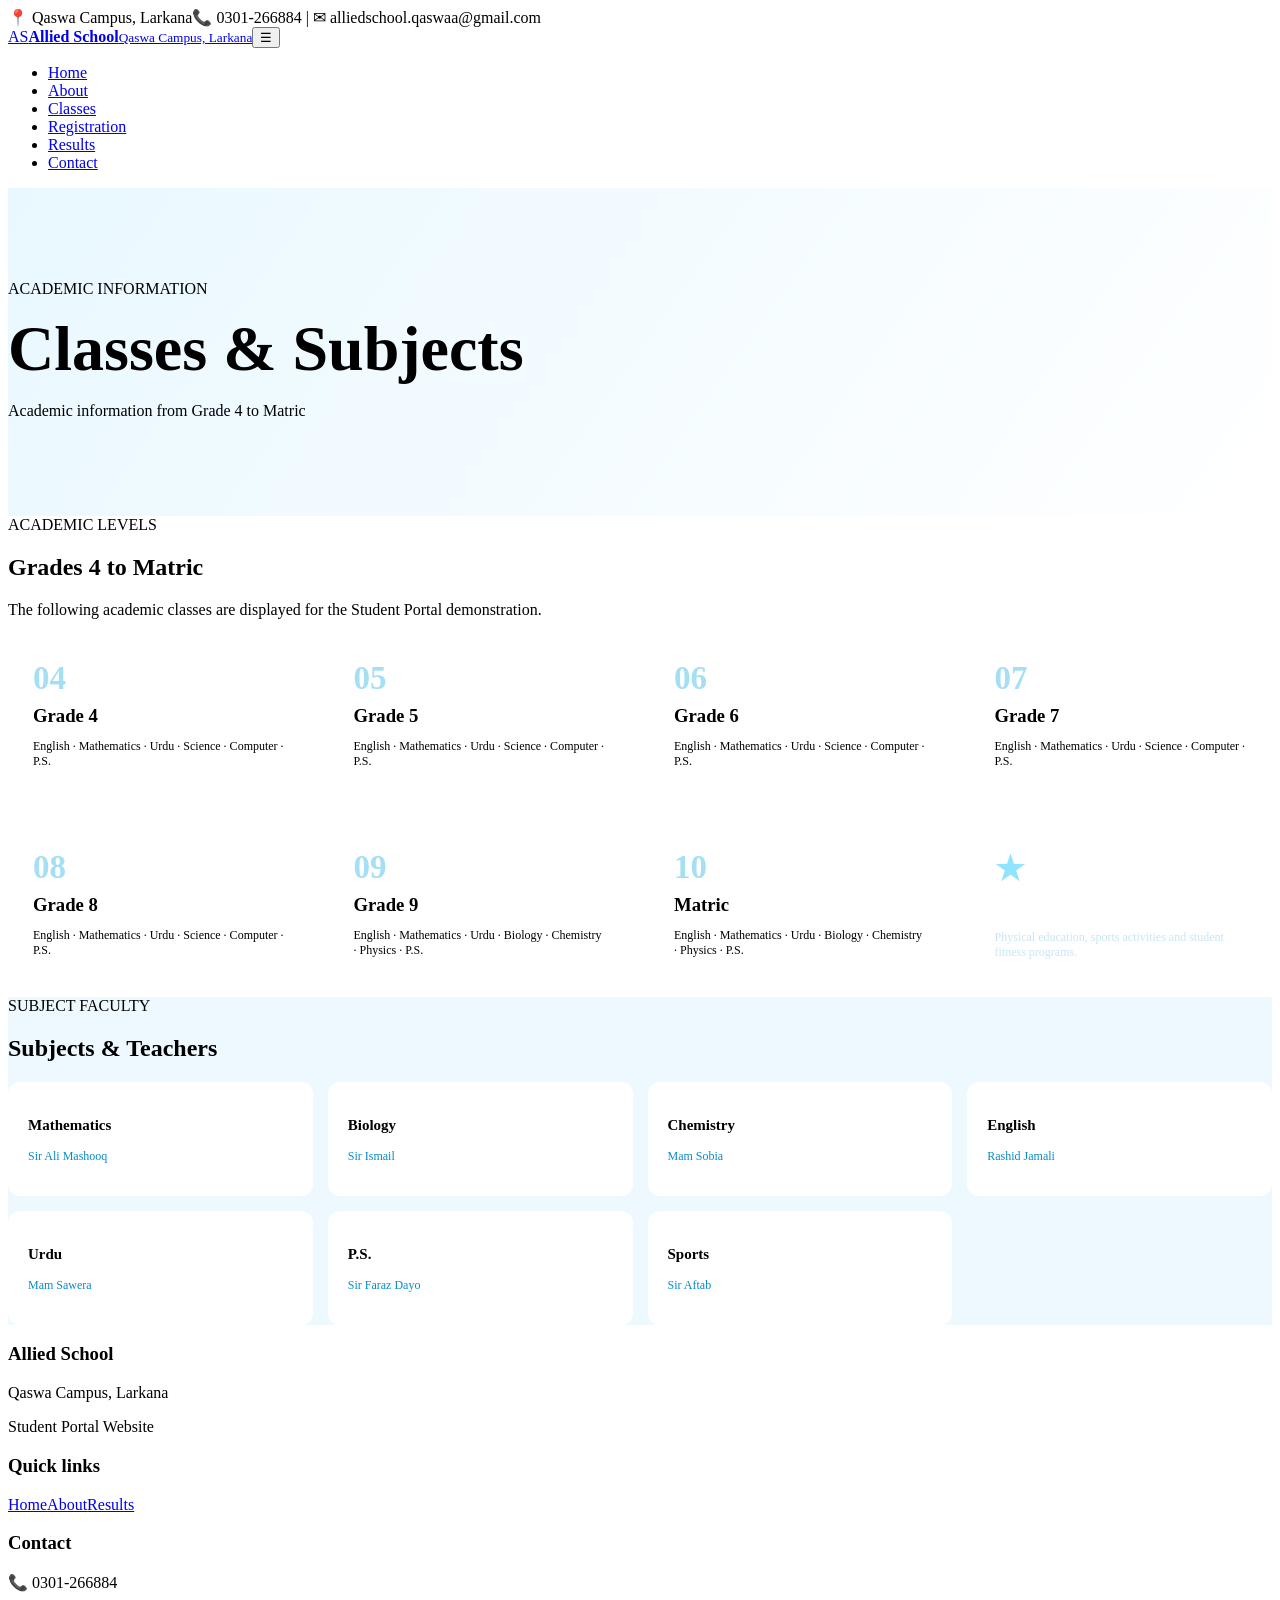
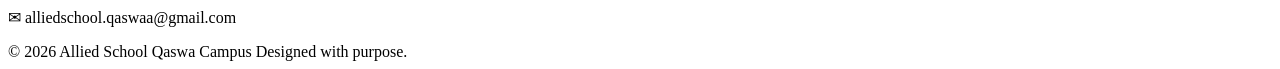
==== courses.html @ 53c3427f "Add complete animated multi-page Allied School portal with classes, registration, results, teachers," ====
<!doctype html>
<html lang="en"><head><meta charset="UTF-8"><meta name="viewport" content="width=device-width,initial-scale=1"><title>Classes & Subjects | Allied School</title><link rel="stylesheet" href="style.css"></head><body>
<div class="topbar"><div class="wrap topbar-inner"><span>📍 Qaswa Campus, Larkana</span><span>📞 0301-266884 | ✉ alliedschool.qaswaa@gmail.com</span></div></div><header class="site-header"><nav class="nav wrap"><a class="brand" href="index.html"><span class="mini-logo"><span>AS</span></span><span><b>Allied School</b><small>Qaswa Campus, Larkana</small></span></a><button class="menu" aria-label="Toggle navigation">☰</button><ul class="nav-links"><li><a href="index.html">Home</a></li><li><a href="about.html">About</a></li><li><a class="active" href="courses.html">Classes</a></li><li><a href="registration.html">Registration</a></li><li><a href="results.html">Results</a></li><li><a href="contact.html">Contact</a></li></ul></nav></header>
<main><section class="page-hero"><div class="wrap reveal"><span class="eyebrow blue">ACADEMIC INFORMATION</span><h1>Classes & Subjects</h1><p>Academic information from Grade 4 to Matric</p></div></section><section class="section"><div class="wrap"><div class="section-head"><span class="eyebrow blue">ACADEMIC LEVELS</span><h2>Grades 4 to Matric</h2><p>The following academic classes are displayed for the Student Portal demonstration.</p></div><div class="class-grid"><div class="class-card"><b>04</b><h3>Grade 4</h3><p>English · Mathematics · Urdu · Science · Computer · P.S.</p></div><div class="class-card"><b>05</b><h3>Grade 5</h3><p>English · Mathematics · Urdu · Science · Computer · P.S.</p></div><div class="class-card"><b>06</b><h3>Grade 6</h3><p>English · Mathematics · Urdu · Science · Computer · P.S.</p></div><div class="class-card"><b>07</b><h3>Grade 7</h3><p>English · Mathematics · Urdu · Science · Computer · P.S.</p></div><div class="class-card"><b>08</b><h3>Grade 8</h3><p>English · Mathematics · Urdu · Science · Computer · P.S.</p></div><div class="class-card"><b>09</b><h3>Grade 9</h3><p>English · Mathematics · Urdu · Biology · Chemistry · Physics · P.S.</p></div><div class="class-card"><b>10</b><h3>Matric</h3><p>English · Mathematics · Urdu · Biology · Chemistry · Physics · P.S.</p></div><div class="class-card special"><b>★</b><h3>Sports</h3><p>Physical education, sports activities and student fitness programs.</p></div></div></div></section><section class="section pale"><div class="wrap"><div class="section-head"><span class="eyebrow blue">SUBJECT FACULTY</span><h2>Subjects & Teachers</h2></div><div class="subject-grid"><div><h3>Mathematics</h3><p>Sir Ali Mashooq</p></div><div><h3>Biology</h3><p>Sir Ismail</p></div><div><h3>Chemistry</h3><p>Mam Sobia</p></div><div><h3>English</h3><p>Rashid Jamali</p></div><div><h3>Urdu</h3><p>Mam Sawera</p></div><div><h3>P.S.</h3><p>Sir Faraz Dayo</p></div><div><h3>Sports</h3><p>Sir Aftab</p></div></div></div></section></main><footer><div class="wrap footer-grid"><div><h3>Allied School</h3><p>Qaswa Campus, Larkana</p><p>Student Portal Website</p></div><div><h3>Quick links</h3><a href="index.html">Home</a><a href="about.html">About</a><a href="results.html">Results</a></div><div><h3>Contact</h3><p>📞 0301-266884</p><p>✉ alliedschool.qaswaa@gmail.com</p></div></div><div class="footer-bottom">© 2026 Allied School Qaswa Campus <span>Designed with purpose.</span></div></footer><script src="script.js"></script></body></html>
---- style.css ----
/* Inner-page components */
.page-hero{padding:92px 0 80px;background:linear-gradient(125deg,#e9f8ff,#fff);border-bottom:1px solid var(--line)}.page-hero h1{font:700 clamp(40px,6vw,64px) 'Playfair Display';color:var(--navy);margin:14px 0 3px}.page-hero p{color:var(--muted)}.pale{background:#edf9ff}.about-grid{display:grid;grid-template-columns:1.35fr .9fr;gap:20px}.info-card,.form-card,.contact-card{background:#fff;border:1px solid var(--line);border-radius:16px;padding:32px;box-shadow:0 12px 35px #125b8910}.info-card h2{font:700 28px 'Playfair Display';color:var(--navy);margin:12px 0}.info-card p{color:var(--muted);margin:10px 0}.check-list{list-style:none;color:var(--muted);margin-top:12px}.check-list li{padding:8px 0;border-bottom:1px solid var(--line)}.check-list li:before{content:'✓';color:#08a9e8;font-weight:800;margin-right:10px}.principal-card{display:flex;align-items:center;gap:24px;background:#fff;border:1px solid var(--line);border-radius:16px;padding:30px;box-shadow:var(--shadow)}.principal-avatar,.teacher>b{display:grid;place-items:center;border-radius:50%;background:var(--navy);color:#fff;font-weight:800}.principal-avatar{min-width:88px;height:88px;font-size:25px}.principal-card h2{font:700 28px 'Playfair Display';color:var(--navy);margin:5px 0}.principal-card p{color:var(--muted)}.teacher-grid{display:grid;grid-template-columns:repeat(4,1fr);gap:18px}.teacher{text-align:center;background:#fff;border:1px solid var(--line);border-radius:15px;padding:25px 12px;transition:.3s}.teacher:hover{transform:translateY(-8px);box-shadow:var(--shadow)}.teacher>b{width:65px;height:65px;margin:0 auto 14px;background:linear-gradient(135deg,#08a9e8,var(--navy));font-size:18px}.teacher h3{font-size:15px;color:var(--navy)}.teacher p{font-size:12px;color:var(--red);font-weight:700}.class-grid{display:grid;grid-template-columns:repeat(4,1fr);gap:18px}.class-card{padding:25px;background:#fff;border:1px solid var(--line);border-radius:15px;transition:.3s}.class-card:hover{transform:translateY(-7px);box-shadow:var(--shadow)}.class-card>b{font:700 33px 'Playfair Display';color:#a4dff3}.class-card h3{color:var(--navy);margin:8px 0}.class-card p{font-size:12px;color:var(--muted)}.class-card.special{background:var(--navy);color:#fff}.class-card.special h3{color:#fff}.class-card.special p{color:#c9e5f5}.class-card.special>b{color:#8fe4ff}.subject-grid{display:grid;grid-template-columns:repeat(4,1fr);gap:15px}.subject-grid>div{background:#fff;border:1px solid var(--line);border-radius:12px;padding:20px}.subject-grid h3{font-size:15px;color:var(--navy)}.subject-grid p{font-size:12px;color:#078bc8;margin-top:5px}.form-card{max-width:900px;margin:auto}.form-grid{display:grid;grid-template-columns:1fr 1fr;gap:18px}.form-grid label{font-size:12px;font-weight:800;color:var(--navy)}.form-grid input,.form-grid select,.form-grid textarea{display:block;width:100%;margin-top:7px;padding:13px;border:1px solid var(--line);border-radius:8px;font:inherit;color:var(--ink);outline:0;background:#fbfeff}.form-grid input:focus,.form-grid select:focus,.form-grid textarea:focus{border-color:#08a9e8;box-shadow:0 0 0 3px #08a9e822}.form-grid textarea{min-height:120px;resize:vertical}.form-grid .full{grid-column:1/-1}.form-grid button{border:0;cursor:pointer;justify-content:center}.form-note{font-size:12px;color:var(--muted);background:var(--sky);padding:13px;border-radius:8px;margin-top:20px}.result-note{border-left:4px solid var(--red);background:#fff;padding:18px 20px;border-radius:10px;box-shadow:var(--shadow);color:var(--muted);font-size:13px;margin-bottom:25px}.result-note b{color:var(--navy)}.table-wrap{overflow-x:auto;background:#fff;border:1px solid var(--line);border-radius:14px;box-shadow:var(--shadow)}table{width:100%;border-collapse:collapse;min-width:690px;text-align:left}th{background:var(--navy);color:#fff;font-size:12px;padding:15px}td{padding:14px;border-bottom:1px solid var(--line);font-size:13px;color:var(--muted)}tr:last-child td{border:0}.grade{display:inline-block;color:#078bc8;background:var(--sky);font-weight:800;padding:3px 8px;border-radius:5px}.pass{color:#16a36a;font-weight:800}.contact-grid{display:grid;grid-template-columns:repeat(3,1fr);gap:18px}.contact-card{text-align:center}.contact-card .icon{margin:0 auto 15px}.contact-card h3{color:var(--navy);margin-bottom:7px}.contact-card p{font-size:13px;color:var(--muted)}.social{text-align:center}.social .btn{margin:5px}.btn.dark{color:var(--navy);border-color:var(--navy)}.btn.dark:hover{background:var(--navy);color:#fff}
@media(max-width:800px){.about-grid,.contact-grid{grid-template-columns:1fr}.teacher-grid,.class-grid{grid-template-columns:repeat(2,1fr)}.subject-grid{grid-template-columns:repeat(2,1fr)}}@media(max-width:520px){.page-hero{padding:65px 0}.teacher-grid,.class-grid,.subject-grid,.form-grid{grid-template-columns:1fr}.form-grid .full{grid-column:auto}.principal-card{align-items:flex-start;flex-direction:column}}
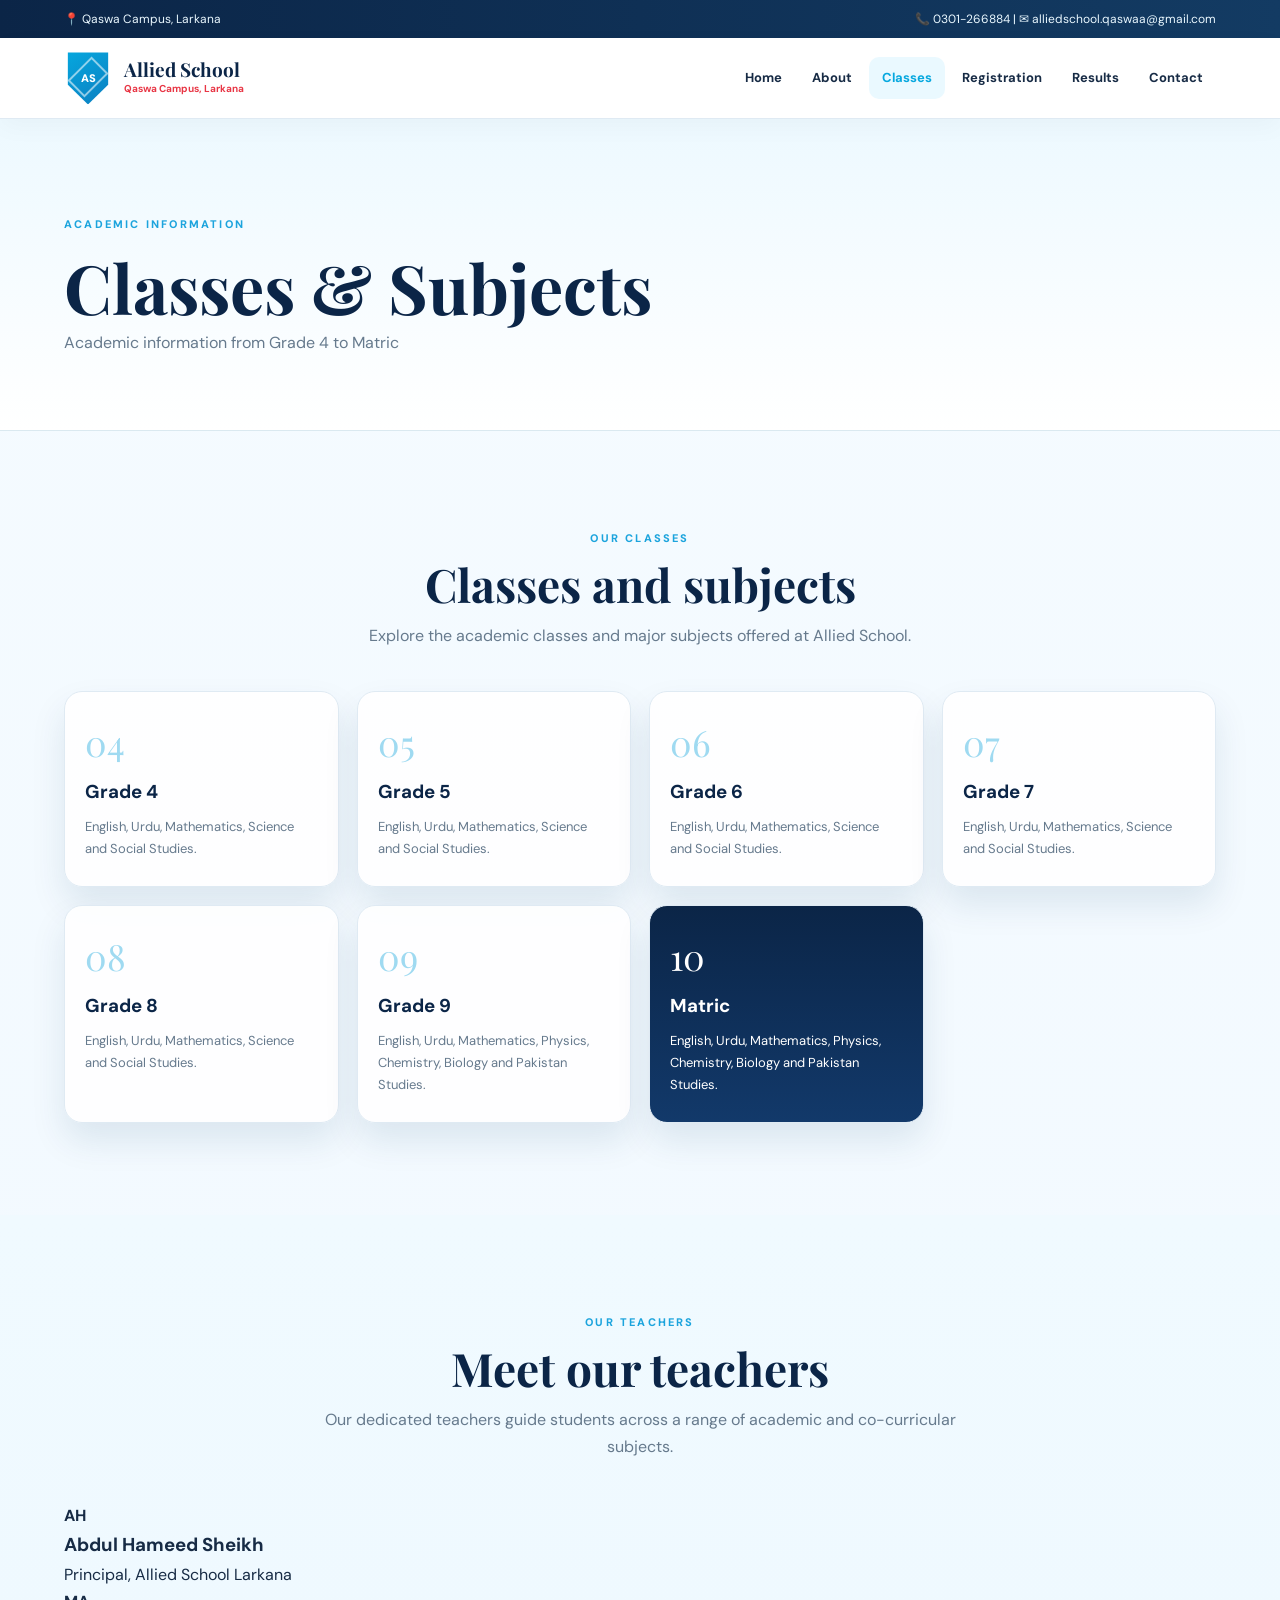
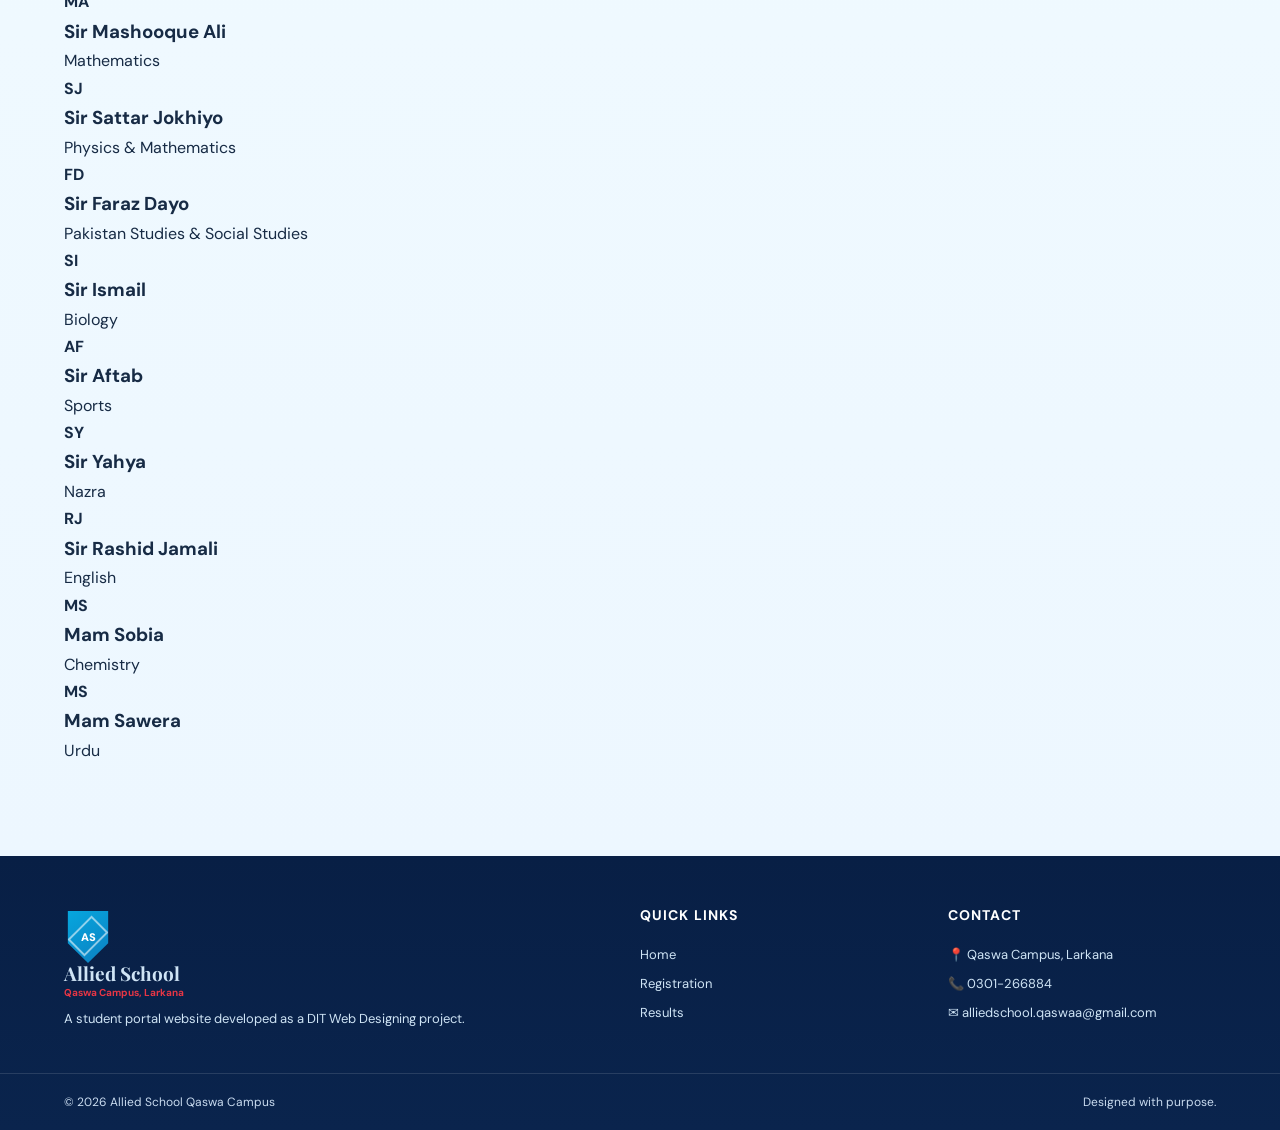
==== commit 61f6d19f: "Add Our Teachers section with supplied teacher subjects" ====
--- a/courses.html
+++ b/courses.html
@@ -1,4 +1,8 @@
 <!doctype html>
-<html lang="en"><head><meta charset="UTF-8"><meta name="viewport" content="width=device-width,initial-scale=1"><title>Classes & Subjects | Allied School</title><link rel="stylesheet" href="style.css"></head><body>
-<div class="topbar"><div class="wrap topbar-inner"><span>📍 Qaswa Campus, Larkana</span><span>📞 0301-266884 | ✉ alliedschool.qaswaa@gmail.com</span></div></div><header class="site-header"><nav class="nav wrap"><a class="brand" href="index.html"><span class="mini-logo"><span>AS</span></span><span><b>Allied School</b><small>Qaswa Campus, Larkana</small></span></a><button class="menu" aria-label="Toggle navigation">☰</button><ul class="nav-links"><li><a href="index.html">Home</a></li><li><a href="about.html">About</a></li><li><a class="active" href="courses.html">Classes</a></li><li><a href="registration.html">Registration</a></li><li><a href="results.html">Results</a></li><li><a href="contact.html">Contact</a></li></ul></nav></header>
-<main><section class="page-hero"><div class="wrap reveal"><span class="eyebrow blue">ACADEMIC INFORMATION</span><h1>Classes & Subjects</h1><p>Academic information from Grade 4 to Matric</p></div></section><section class="section"><div class="wrap"><div class="section-head"><span class="eyebrow blue">ACADEMIC LEVELS</span><h2>Grades 4 to Matric</h2><p>The following academic classes are displayed for the Student Portal demonstration.</p></div><div class="class-grid"><div class="class-card"><b>04</b><h3>Grade 4</h3><p>English · Mathematics · Urdu · Science · Computer · P.S.</p></div><div class="class-card"><b>05</b><h3>Grade 5</h3><p>English · Mathematics · Urdu · Science · Computer · P.S.</p></div><div class="class-card"><b>06</b><h3>Grade 6</h3><p>English · Mathematics · Urdu · Science · Computer · P.S.</p></div><div class="class-card"><b>07</b><h3>Grade 7</h3><p>English · Mathematics · Urdu · Science · Computer · P.S.</p></div><div class="class-card"><b>08</b><h3>Grade 8</h3><p>English · Mathematics · Urdu · Science · Computer · P.S.</p></div><div class="class-card"><b>09</b><h3>Grade 9</h3><p>English · Mathematics · Urdu · Biology · Chemistry · Physics · P.S.</p></div><div class="class-card"><b>10</b><h3>Matric</h3><p>English · Mathematics · Urdu · Biology · Chemistry · Physics · P.S.</p></div><div class="class-card special"><b>★</b><h3>Sports</h3><p>Physical education, sports activities and student fitness programs.</p></div></div></div></section><section class="section pale"><div class="wrap"><div class="section-head"><span class="eyebrow blue">SUBJECT FACULTY</span><h2>Subjects & Teachers</h2></div><div class="subject-grid"><div><h3>Mathematics</h3><p>Sir Ali Mashooq</p></div><div><h3>Biology</h3><p>Sir Ismail</p></div><div><h3>Chemistry</h3><p>Mam Sobia</p></div><div><h3>English</h3><p>Rashid Jamali</p></div><div><h3>Urdu</h3><p>Mam Sawera</p></div><div><h3>P.S.</h3><p>Sir Faraz Dayo</p></div><div><h3>Sports</h3><p>Sir Aftab</p></div></div></div></section></main><footer><div class="wrap footer-grid"><div><h3>Allied School</h3><p>Qaswa Campus, Larkana</p><p>Student Portal Website</p></div><div><h3>Quick links</h3><a href="index.html">Home</a><a href="about.html">About</a><a href="results.html">Results</a></div><div><h3>Contact</h3><p>📞 0301-266884</p><p>✉ alliedschool.qaswaa@gmail.com</p></div></div><div class="footer-bottom">© 2026 Allied School Qaswa Campus <span>Designed with purpose.</span></div></footer><script src="script.js"></script></body></html>
+<html lang="en"><head><meta charset="UTF-8"><meta name="viewport" content="width=device-width,initial-scale=1"><title>Classes & Subjects | Allied School</title><link rel="stylesheet" href="style.css?v=4"></head><body>
+<div class="topbar"><div class="wrap topbar-inner"><span>📍 Qaswa Campus, Larkana</span><span>📞 0301-266884 | ✉ alliedschool.qaswaa@gmail.com</span></div></div>
+<header class="site-header"><nav class="nav wrap"><a class="brand" href="index.html"><span class="mini-logo"><span>AS</span></span><span><b>Allied School</b><small>Qaswa Campus, Larkana</small></span></a><button class="menu" aria-label="Toggle navigation">☰</button><ul class="nav-links"><li><a href="index.html">Home</a></li><li><a href="about.html">About</a></li><li><a class="active" href="courses.html">Classes</a></li><li><a href="registration.html">Registration</a></li><li><a href="results.html">Results</a></li><li><a href="contact.html">Contact</a></li></ul></nav></header>
+<main><section class="page-hero"><div class="wrap reveal"><span class="eyebrow blue">ACADEMIC INFORMATION</span><h1>Classes &amp; Subjects</h1><p>Academic information from Grade 4 to Matric</p></div></section>
+<section class="section"><div class="wrap"><div class="section-head reveal"><span class="eyebrow blue">OUR CLASSES</span><h2>Classes and subjects</h2><p>Explore the academic classes and major subjects offered at Allied School.</p></div><div class="class-grid"><div class="class-card reveal"><b>04</b><h3>Grade 4</h3><p>English, Urdu, Mathematics, Science and Social Studies.</p></div><div class="class-card reveal delay-1"><b>05</b><h3>Grade 5</h3><p>English, Urdu, Mathematics, Science and Social Studies.</p></div><div class="class-card reveal delay-2"><b>06</b><h3>Grade 6</h3><p>English, Urdu, Mathematics, Science and Social Studies.</p></div><div class="class-card reveal"><b>07</b><h3>Grade 7</h3><p>English, Urdu, Mathematics, Science and Social Studies.</p></div><div class="class-card reveal delay-1"><b>08</b><h3>Grade 8</h3><p>English, Urdu, Mathematics, Science and Social Studies.</p></div><div class="class-card reveal delay-2"><b>09</b><h3>Grade 9</h3><p>English, Urdu, Mathematics, Physics, Chemistry, Biology and Pakistan Studies.</p></div><div class="class-card special reveal"><b>10</b><h3>Matric</h3><p>English, Urdu, Mathematics, Physics, Chemistry, Biology and Pakistan Studies.</p></div></div></div></section>
+<section class="section pale"><div class="wrap"><div class="section-head reveal"><span class="eyebrow blue">OUR TEACHERS</span><h2>Meet our teachers</h2><p>Our dedicated teachers guide students across a range of academic and co-curricular subjects.</p></div><div class="teacher-grid"><div class="teacher reveal"><b>AH</b><h3>Abdul Hameed Sheikh</h3><p>Principal, Allied School Larkana</p></div><div class="teacher reveal delay-1"><b>MA</b><h3>Sir Mashooque Ali</h3><p>Mathematics</p></div><div class="teacher reveal delay-2"><b>SJ</b><h3>Sir Sattar Jokhiyo</h3><p>Physics &amp; Mathematics</p></div><div class="teacher reveal"><b>FD</b><h3>Sir Faraz Dayo</h3><p>Pakistan Studies &amp; Social Studies</p></div><div class="teacher reveal delay-1"><b>SI</b><h3>Sir Ismail</h3><p>Biology</p></div><div class="teacher reveal delay-2"><b>AF</b><h3>Sir Aftab</h3><p>Sports</p></div><div class="teacher reveal"><b>SY</b><h3>Sir Yahya</h3><p>Nazra</p></div><div class="teacher reveal delay-1"><b>RJ</b><h3>Sir Rashid Jamali</h3><p>English</p></div><div class="teacher reveal delay-2"><b>MS</b><h3>Mam Sobia</h3><p>Chemistry</p></div><div class="teacher reveal"><b>MS</b><h3>Mam Sawera</h3><p>Urdu</p></div></div></div></section></main>
+<footer><div class="wrap footer-grid"><div><a class="brand footer-brand" href="index.html"><span class="mini-logo"><span>AS</span></span><span><b>Allied School</b><small>Qaswa Campus, Larkana</small></span></a><p>A student portal website developed as a DIT Web Designing project.</p></div><div><h3>Quick links</h3><a href="index.html">Home</a><a href="registration.html">Registration</a><a href="results.html">Results</a></div><div><h3>Contact</h3><p>📍 Qaswa Campus, Larkana</p><p>📞 0301-266884</p><p>✉ alliedschool.qaswaa@gmail.com</p></div></div><div class="footer-bottom">© 2026 Allied School Qaswa Campus <span>Designed with purpose.</span></div></footer><script src="script.js?v=4"></script></body></html>
--- a/style.css
+++ b/style.css
@@ -1,4 +1,4 @@
-
-/* Inner-page components */
-.page-hero{padding:92px 0 80px;background:linear-gradient(125deg,#e9f8ff,#fff);border-bottom:1px solid var(--line)}.page-hero h1{font:700 clamp(40px,6vw,64px) 'Playfair Display';color:var(--navy);margin:14px 0 3px}.page-hero p{color:var(--muted)}.pale{background:#edf9ff}.about-grid{display:grid;grid-template-columns:1.35fr .9fr;gap:20px}.info-card,.form-card,.contact-card{background:#fff;border:1px solid var(--line);border-radius:16px;padding:32px;box-shadow:0 12px 35px #125b8910}.info-card h2{font:700 28px 'Playfair Display';color:var(--navy);margin:12px 0}.info-card p{color:var(--muted);margin:10px 0}.check-list{list-style:none;color:var(--muted);margin-top:12px}.check-list li{padding:8px 0;border-bottom:1px solid var(--line)}.check-list li:before{content:'✓';color:#08a9e8;font-weight:800;margin-right:10px}.principal-card{display:flex;align-items:center;gap:24px;background:#fff;border:1px solid var(--line);border-radius:16px;padding:30px;box-shadow:var(--shadow)}.principal-avatar,.teacher>b{display:grid;place-items:center;border-radius:50%;background:var(--navy);color:#fff;font-weight:800}.principal-avatar{min-width:88px;height:88px;font-size:25px}.principal-card h2{font:700 28px 'Playfair Display';color:var(--navy);margin:5px 0}.principal-card p{color:var(--muted)}.teacher-grid{display:grid;grid-template-columns:repeat(4,1fr);gap:18px}.teacher{text-align:center;background:#fff;border:1px solid var(--line);border-radius:15px;padding:25px 12px;transition:.3s}.teacher:hover{transform:translateY(-8px);box-shadow:var(--shadow)}.teacher>b{width:65px;height:65px;margin:0 auto 14px;background:linear-gradient(135deg,#08a9e8,var(--navy));font-size:18px}.teacher h3{font-size:15px;color:var(--navy)}.teacher p{font-size:12px;color:var(--red);font-weight:700}.class-grid{display:grid;grid-template-columns:repeat(4,1fr);gap:18px}.class-card{padding:25px;background:#fff;border:1px solid var(--line);border-radius:15px;transition:.3s}.class-card:hover{transform:translateY(-7px);box-shadow:var(--shadow)}.class-card>b{font:700 33px 'Playfair Display';color:#a4dff3}.class-card h3{color:var(--navy);margin:8px 0}.class-card p{font-size:12px;color:var(--muted)}.class-card.special{background:var(--navy);color:#fff}.class-card.special h3{color:#fff}.class-card.special p{color:#c9e5f5}.class-card.special>b{color:#8fe4ff}.subject-grid{display:grid;grid-template-columns:repeat(4,1fr);gap:15px}.subject-grid>div{background:#fff;border:1px solid var(--line);border-radius:12px;padding:20px}.subject-grid h3{font-size:15px;color:var(--navy)}.subject-grid p{font-size:12px;color:#078bc8;margin-top:5px}.form-card{max-width:900px;margin:auto}.form-grid{display:grid;grid-template-columns:1fr 1fr;gap:18px}.form-grid label{font-size:12px;font-weight:800;color:var(--navy)}.form-grid input,.form-grid select,.form-grid textarea{display:block;width:100%;margin-top:7px;padding:13px;border:1px solid var(--line);border-radius:8px;font:inherit;color:var(--ink);outline:0;background:#fbfeff}.form-grid input:focus,.form-grid select:focus,.form-grid textarea:focus{border-color:#08a9e8;box-shadow:0 0 0 3px #08a9e822}.form-grid textarea{min-height:120px;resize:vertical}.form-grid .full{grid-column:1/-1}.form-grid button{border:0;cursor:pointer;justify-content:center}.form-note{font-size:12px;color:var(--muted);background:var(--sky);padding:13px;border-radius:8px;margin-top:20px}.result-note{border-left:4px solid var(--red);background:#fff;padding:18px 20px;border-radius:10px;box-shadow:var(--shadow);color:var(--muted);font-size:13px;margin-bottom:25px}.result-note b{color:var(--navy)}.table-wrap{overflow-x:auto;background:#fff;border:1px solid var(--line);border-radius:14px;box-shadow:var(--shadow)}table{width:100%;border-collapse:collapse;min-width:690px;text-align:left}th{background:var(--navy);color:#fff;font-size:12px;padding:15px}td{padding:14px;border-bottom:1px solid var(--line);font-size:13px;color:var(--muted)}tr:last-child td{border:0}.grade{display:inline-block;color:#078bc8;background:var(--sky);font-weight:800;padding:3px 8px;border-radius:5px}.pass{color:#16a36a;font-weight:800}.contact-grid{display:grid;grid-template-columns:repeat(3,1fr);gap:18px}.contact-card{text-align:center}.contact-card .icon{margin:0 auto 15px}.contact-card h3{color:var(--navy);margin-bottom:7px}.contact-card p{font-size:13px;color:var(--muted)}.social{text-align:center}.social .btn{margin:5px}.btn.dark{color:var(--navy);border-color:var(--navy)}.btn.dark:hover{background:var(--navy);color:#fff}
-@media(max-width:800px){.about-grid,.contact-grid{grid-template-columns:1fr}.teacher-grid,.class-grid{grid-template-columns:repeat(2,1fr)}.subject-grid{grid-template-columns:repeat(2,1fr)}}@media(max-width:520px){.page-hero{padding:65px 0}.teacher-grid,.class-grid,.subject-grid,.form-grid{grid-template-columns:1fr}.form-grid .full{grid-column:auto}.principal-card{align-items:flex-start;flex-direction:column}}
+@import url('https://fonts.googleapis.com/css2?family=DM+Sans:wght@400;500;600;700&family=Playfair+Display:wght@600;700;800&display=swap');
+:root{--navy:#0b2547;--navy2:#133b63;--blue:#06a8df;--sky:#eaf9ff;--ink:#172b45;--muted:#667a8d;--line:#dfeaf3;--white:#fff;--red:#e83645;--green:#1bbf7a;--shadow:0 18px 35px rgba(10,54,94,.1);--strong:0 28px 60px rgba(8,42,74,.16)}
+*{box-sizing:border-box;margin:0;padding:0}html{scroll-behavior:smooth}body{font-family:'DM Sans',Arial,sans-serif;color:var(--ink);background:linear-gradient(180deg,#f5fbff,#f0f8ff);line-height:1.7;overflow-x:hidden}a{text-decoration:none;color:inherit}button,input,select,textarea{font:inherit}.wrap{width:min(1180px,90%);margin:auto}.topbar{background:linear-gradient(90deg,var(--navy),var(--navy2));color:#eaf8ff;font-size:12px}.topbar-inner{display:flex;justify-content:space-between;gap:12px;padding:9px 0}.site-header{position:sticky;top:0;z-index:100;background:rgba(255,255,255,.92);backdrop-filter:blur(12px);border-bottom:1px solid var(--line);box-shadow:0 8px 24px #0c2f0c08}.nav{min-height:80px;display:flex;align-items:center;justify-content:space-between;gap:18px}.brand{display:flex;align-items:center;gap:12px;color:var(--navy)}.brand b{display:block;font:700 19px/1.1 'Playfair Display',serif}.brand small{display:block;font-size:10px;color:var(--red);font-weight:700}.mini-logo{width:48px;height:52px;display:grid;place-items:center;position:relative;color:#fff;background:linear-gradient(145deg,var(--blue),#0c7ec0);clip-path:polygon(8% 0,92% 0,92% 62%,50% 100%,8% 62%);box-shadow:0 14px 30px #06a8df47}.mini-logo:after{content:'';position:absolute;inset:8px 12px 10px;border:2px solid #ffffff8c;transform:rotate(45deg)}.mini-logo span{position:relative;z-index:1;font-size:11px;font-weight:900}.nav-links{display:flex;list-style:none;gap:4px}.nav-links a{display:block;padding:10px 13px;border-radius:10px;font-size:13px;font-weight:700;transition:.25s}.nav-links a:hover,.nav-links a.active{background:var(--sky);color:var(--blue)}.menu{display:none;background:none;border:0;font-size:26px;color:var(--navy)}
+.hero{position:relative;min-height:720px;background:radial-gradient(circle at 30% 20%,#59d2ff6b,transparent 12%),linear-gradient(125deg,#07254d,#0d3d71 28%,#0d6ea8 60%,#1ac1ef);color:#fff;overflow:hidden}.hero:before{content:'';position:absolute;inset:0;background-image:linear-gradient(#ffffff12 1px,transparent 1px),linear-gradient(90deg,#ffffff12 1px,transparent 1px);background-size:44px 44px}.hero-glow{position:absolute;right:-120px;top:-140px;width:620px;height:620px;border-radius:50%;border:84px solid #ffffff0f}.hero-grid{position:relative;z-index:1;min-height:720px;display:grid;grid-template-columns:1.15fr .9fr;align-items:center;gap:30px}.eyebrow{display:inline-block;font-size:11px;letter-spacing:.2em;text-transform:uppercase;font-weight:800;color:#c4f5ff}.eyebrow.blue{color:#1ca4dd}.hero h1{font:700 clamp(52px,5vw,84px)/.96 'Playfair Display',serif;letter-spacing:-.03em;margin:22px 0 18px}.hero h1 em{color:#a7f0ff;font-style:normal}.hero-copy p{max-width:580px;color:#dff5ff;font-size:16px}.actions{display:flex;flex-wrap:wrap;gap:12px;margin-top:28px}.btn{display:inline-flex;align-items:center;justify-content:center;gap:10px;padding:14px 22px;border-radius:12px;font-size:13px;font-weight:800;transition:.25s;border:1px solid transparent}.btn:hover{transform:translateY(-3px)}.btn-primary{background:linear-gradient(#acfbff,#a9eaff);color:var(--navy);box-shadow:0 15px 30px #0b254738}.btn-ghost{border-color:#ffffff40;color:#fff}.btn-ghost.dark{color:var(--navy);border-color:#0b254730}.hero-meta{display:flex;gap:28px;margin-top:36px;color:#d6f3ff;font-size:11px;text-transform:uppercase;letter-spacing:.12em}.hero-meta strong{display:block;color:#fff;font:22px 'Playfair Display',serif;letter-spacing:0;text-transform:none}.hero-mark{position:relative;display:grid;place-items:center;height:520px}.logo-card{position:relative;z-index:2;width:min(330px,70vw);aspect-ratio:.85;display:grid;place-items:center;background:#fffffff5;clip-path:polygon(6% 0,94% 0,94% 62%,50% 100%,6% 62%);box-shadow:0 35px 60px #0000002e;animation:float 5s ease-in-out infinite}.crest{width:82%;height:82%}.crest-shield{fill:#fff;stroke:#0a99d27a;stroke-width:4}.crest-title{font:700 26px 'Playfair Display';fill:#1a7ab7}.crest-ray{fill:none;stroke-linecap:round}.crest-ray.main{stroke:#f03c4b;stroke-width:7}.crest-ray.secondary{stroke:#143d77;stroke-width:7}.crest-small{font:800 9px 'DM Sans';letter-spacing:.12em;fill:#eb3a45}.orbit{position:absolute;border:1px solid #ffffff38;border-radius:50%;animation:spin 18s linear infinite}.orbit-one{width:430px;height:430px}.orbit-two{width:500px;height:500px;border-style:dashed;animation-direction:reverse;animation-duration:26s}.floating-chip{position:absolute;z-index:3;background:#ffffffe8;color:var(--navy);border-radius:999px;padding:9px 16px;font-size:11px;font-weight:800;box-shadow:0 15px 25px #09192624;animation:floatChip 5s ease-in-out infinite}.chip-one{right:15px;top:24%}.chip-two{left:18px;bottom:18%;animation-delay:1.5s}.announcement{padding:26px 0 0}.announcement-box{display:flex;align-items:center;gap:18px;background:#ffffffd1;border:1px solid #114a7514;border-left:4px solid var(--red);border-radius:16px;padding:18px 22px;box-shadow:var(--shadow)}.notice-icon{display:grid;place-items:center;width:38px;height:38px;color:var(--red);font-size:22px;background:#e8364512;border-radius:10px}.announcement-box b{font-size:13px;color:var(--navy)}.announcement-box p{color:var(--muted);font-size:13px;margin-top:6px}.pulse-dot{margin-left:auto;width:12px;height:12px;border-radius:50%;background:var(--green);box-shadow:0 0 0 8px #1bbf7a24;animation:pulse 2s infinite}.section{padding:92px 0}.section-head{text-align:center;max-width:680px;margin:0 auto 42px}.section-head h2{font:700 clamp(34px,4vw,46px)/1.08 'Playfair Display';color:var(--navy);margin:10px 0 12px}.section-head p{color:var(--muted)}.feature-grid{display:grid;grid-template-columns:repeat(3,minmax(0,1fr));gap:18px}.feature{position:relative;overflow:hidden;background:#ffffffe0;border:1px solid var(--line);border-radius:18px;padding:26px 22px 20px;box-shadow:var(--shadow);transition:.28s}.feature:hover{transform:translateY(-8px);box-shadow:var(--strong);border-color:#01b0e159}.feature-number{position:absolute;right:18px;top:16px;font-size:11px;font-weight:800;color:#0b254756}.feature .icon,.info-card .icon,.contact-card .icon{display:grid;place-items:center;width:52px;height:52px;border-radius:14px;background:linear-gradient(135deg,var(--sky),#d8f3ff);color:var(--blue);font-size:22px;margin-bottom:16px}.feature h3{color:var(--navy);font-size:19px;margin-bottom:8px}.feature p{color:var(--muted);font-size:14px;margin-bottom:14px}.arrow{color:#0d83be;font-size:12px;font-weight:800}.quote-band{background:linear-gradient(#eaf9ff,#e0f3ff);padding:60px 0;border-block:1px solid #0b25470f}.quote-inner{text-align:center;max-width:780px}.quote-mark{display:block;color:var(--blue);font:72px/0.8 'Playfair Display'}.quote-inner p{font:clamp(26px,4vw,38px)/1.2 'Playfair Display';color:var(--navy);margin-bottom:12px}.quote-inner small{color:var(--muted);font-size:12px;letter-spacing:.12em;text-transform:uppercase}footer{background:linear-gradient(#081f45,#0a244d);color:#c9dbef;padding-top:48px}.footer-grid{display:grid;grid-template-columns:2fr 1fr 1fr;gap:40px;padding-bottom:36px}.footer-grid h3{color:#fff;font-size:14px;text-transform:uppercase;letter-spacing:.08em;margin-bottom:16px}.footer-grid p,.footer-grid a{color:#cfe4f5;font-size:13px;margin:7px 0;display:block}.footer-grid a:hover{color:#8fe9ff}.footer-bottom{border-top:1px solid #ffffff1f;padding:18px 5%;display:flex;justify-content:space-between;font-size:12px}.progress{position:fixed;left:0;top:0;height:3px;background:linear-gradient(90deg,#a9f0ff,var(--blue));z-index:200;width:0}.reveal{opacity:0;transform:translateY(18px);transition:opacity .7s,transform .7s}.reveal.visible{opacity:1;transform:none}.delay-1{transition-delay:.1s}.delay-2{transition-delay:.2s}.page-hero{padding:90px 0 74px;background:linear-gradient(#edf9ff,#fff);border-bottom:1px solid #0b254714}.page-hero h1{font:700 clamp(42px,6vw,68px)/1 'Playfair Display';color:var(--navy);margin:16px 0 8px}.page-hero p{color:var(--muted)}.about-grid{display:grid;grid-template-columns:1.2fr 1fr;gap:20px}.info-card,.form-card,.contact-card{background:#ffffffe6;border:1px solid var(--line);border-radius:18px;padding:30px;box-shadow:var(--shadow)}.info-card h2,.form-card h2,.contact-card h3,.principal-card h2{font-family:'Playfair Display';color:var(--navy);margin:12px 0 8px}.info-card p,.contact-card p,.principal-card p,.form-note,.result-note{color:var(--muted)}.check-list{list-style:none;color:var(--muted);margin-top:15px}.check-list li{padding:9px 0;border-bottom:1px solid var(--line)}.check-list li:before{content:'✓';color:var(--blue);font-weight:900;margin-right:10px}.pale{background:linear-gradient(#f0faff,#edf7ff)}.principal-card{display:flex;align-items:center;gap:22px;background:#ffffffe6;border:1px solid var(--line);border-radius:18px;padding:30px;box-shadow:var(--shadow)}.principal-avatar{width:92px;height:92px;display:grid;place-items:center;border-radius:50%;background:linear-gradient(145deg,var(--blue),var(--navy));color:#fff;font-weight:900;font-size:24px}.class-grid{display:grid;grid-template-columns:repeat(4,minmax(0,1fr));gap:18px}.class-card{background:#ffffffe6;border:1px solid var(--line);border-radius:18px;padding:26px 20px;box-shadow:var(--shadow);transition:.25s}.class-card:hover,.contact-card:hover{transform:translateY(-8px);box-shadow:var(--strong)}.class-card b{display:block;font:36px 'Playfair Display';color:#9fdaf1}.class-card h3{color:var(--navy);margin:10px 0 8px}.class-card p{color:var(--muted);font-size:13px}.class-card.special{background:linear-gradient(#0b2547,#12396a)}.class-card.special h3,.class-card.special p,.class-card.special b{color:#fff}.form-card{max-width:920px;margin:auto}.form-grid{display:grid;grid-template-columns:repeat(2,minmax(0,1fr));gap:18px}.form-grid label{display:block;font-size:12px;font-weight:800;color:var(--navy)}.form-grid input,.form-grid select,.form-grid textarea{width:100%;margin-top:7px;display:block;border:1px solid var(--line);border-radius:10px;background:#fbfeff;padding:13px 14px;color:var(--ink)}.form-grid input:focus,.form-grid select:focus,.form-grid textarea:focus{outline:0;border-color:#06a8df8c;box-shadow:0 0 0 4px #06a8df1c}.form-grid textarea{min-height:120px;resize:vertical}.form-grid .full{grid-column:1/-1}.form-grid button{border:0;cursor:pointer}.form-note{background:#06a8df0d;border:1px solid #06a8df1a;border-radius:10px;padding:14px 16px;margin-top:20px;font-size:13px}.result-note{background:#ffffffe6;border-left:4px solid var(--red);border-radius:12px;padding:18px 20px;margin-bottom:24px;box-shadow:var(--shadow)}.table-wrap{overflow-x:auto;background:#ffffffe6;border:1px solid var(--line);border-radius:18px;box-shadow:var(--shadow)}table{width:100%;min-width:700px;border-collapse:collapse}th{text-align:left;background:linear-gradient(var(--navy),var(--navy2));color:#fff;padding:14px 16px;font-size:12px;text-transform:uppercase}td{padding:14px 16px;border-bottom:1px solid var(--line);color:var(--muted);font-size:13px}.grade{display:inline-flex;padding:6px 8px;border-radius:8px;background:#06a8df14;color:#0a8ec6;font-weight:800}.pass{color:var(--green);font-weight:800}.contact-grid{display:grid;grid-template-columns:repeat(3,minmax(0,1fr));gap:18px}.contact-card{text-align:center}.contact-card .icon{margin:0 auto 12px}.social{text-align:center}.social .btn{margin:5px}@keyframes float{50%{transform:translateY(-12px)}}@keyframes floatChip{50%{transform:translateY(-10px)}}@keyframes spin{to{transform:rotate(360deg)}}@keyframes pulse{70%{box-shadow:0 0 0 12px transparent}}@media(max-width:900px){.feature-grid{grid-template-columns:repeat(2,minmax(0,1fr))}.class-grid{grid-template-columns:repeat(2,minmax(0,1fr))}.contact-grid,.about-grid{grid-template-columns:1fr}.footer-grid{grid-template-columns:1fr 1fr}}@media(max-width:760px){.topbar-inner{flex-direction:column;text-align:center}.menu{display:block}.nav-links{display:none;position:absolute;left:0;right:0;top:80px;background:#fffffff8;padding:14px 5%;gap:8px;flex-direction:column;box-shadow:var(--shadow)}.nav-links.open{display:flex}.hero-grid{grid-template-columns:1fr;padding:70px 0 80px}.hero{min-height:auto}.hero-mark{height:390px}.feature-grid,.class-grid,.form-grid{grid-template-columns:1fr}.form-grid .full{grid-column:auto}.footer-grid{grid-template-columns:1fr}.footer-bottom{display:block}}@media(max-width:520px){.hero h1{font-size:52px}.chip-one,.chip-two{display:none}.principal-card{flex-direction:column;align-items:flex-start}}
